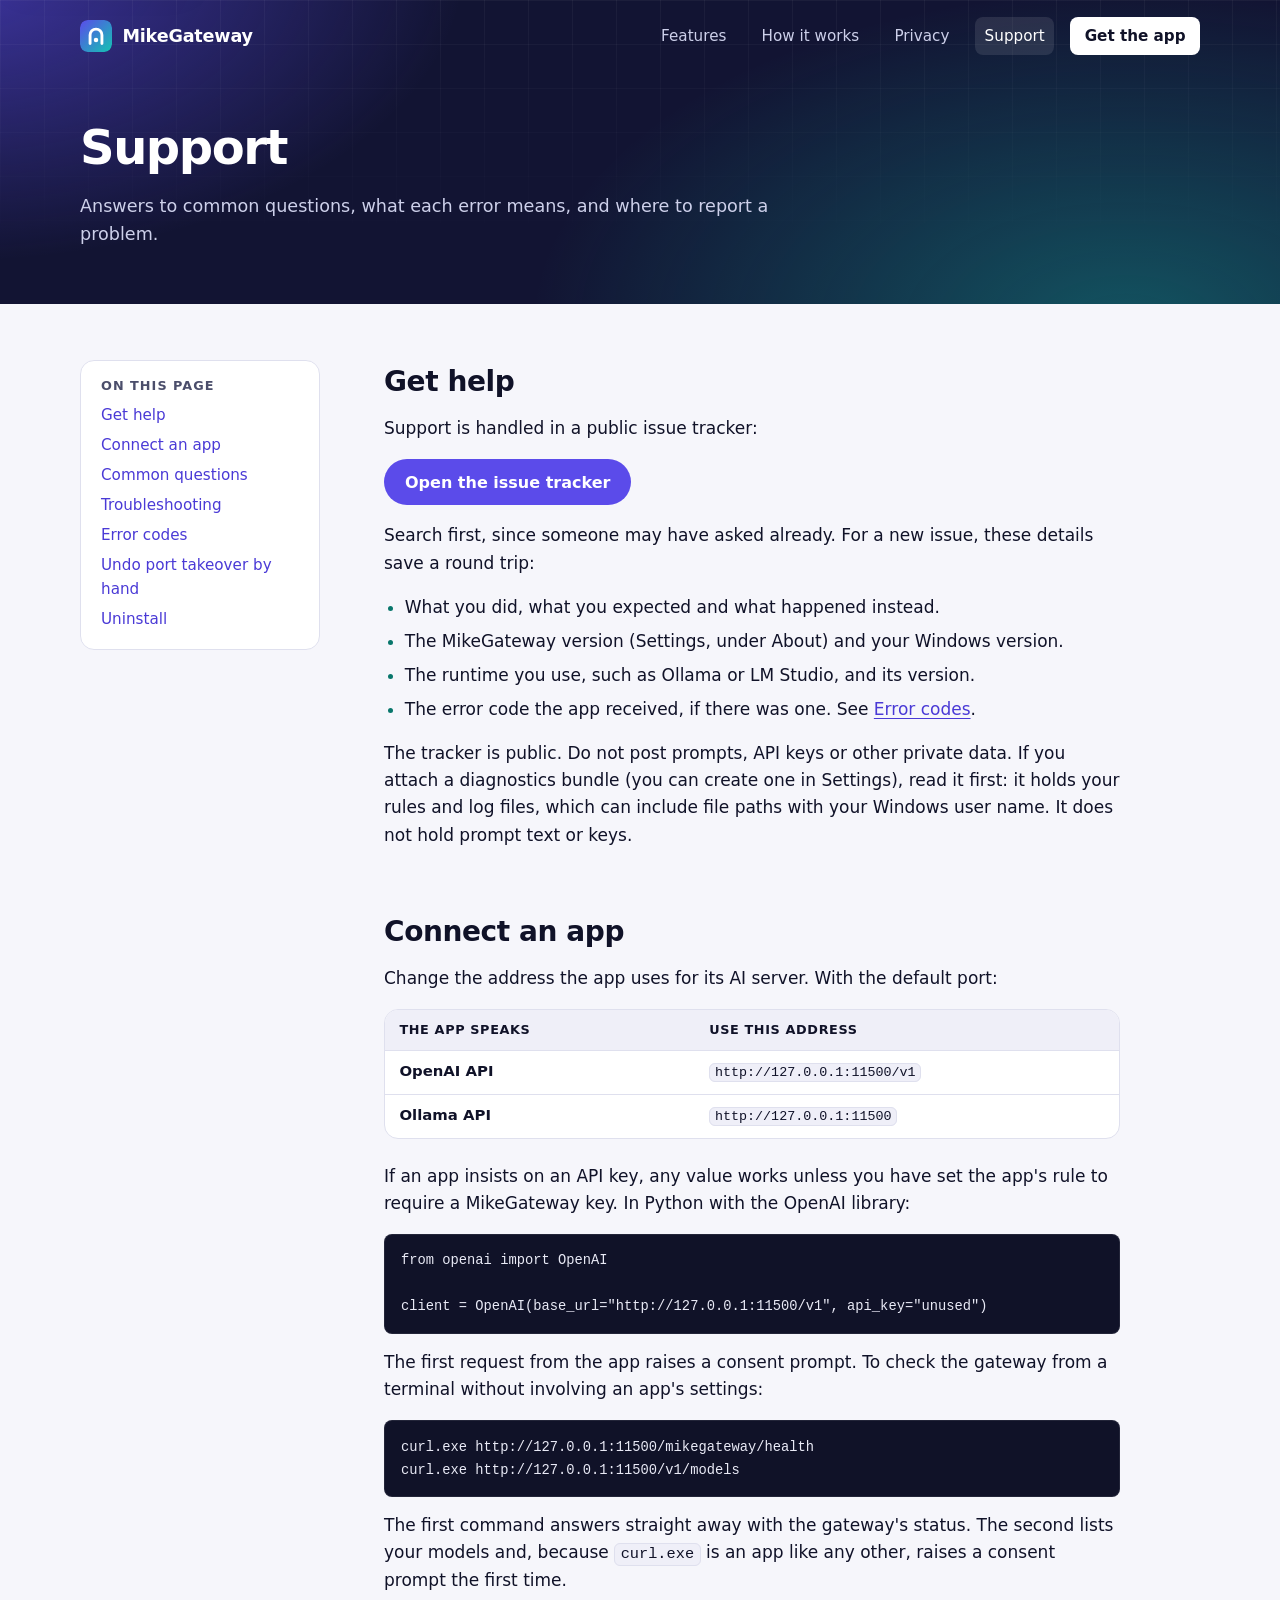
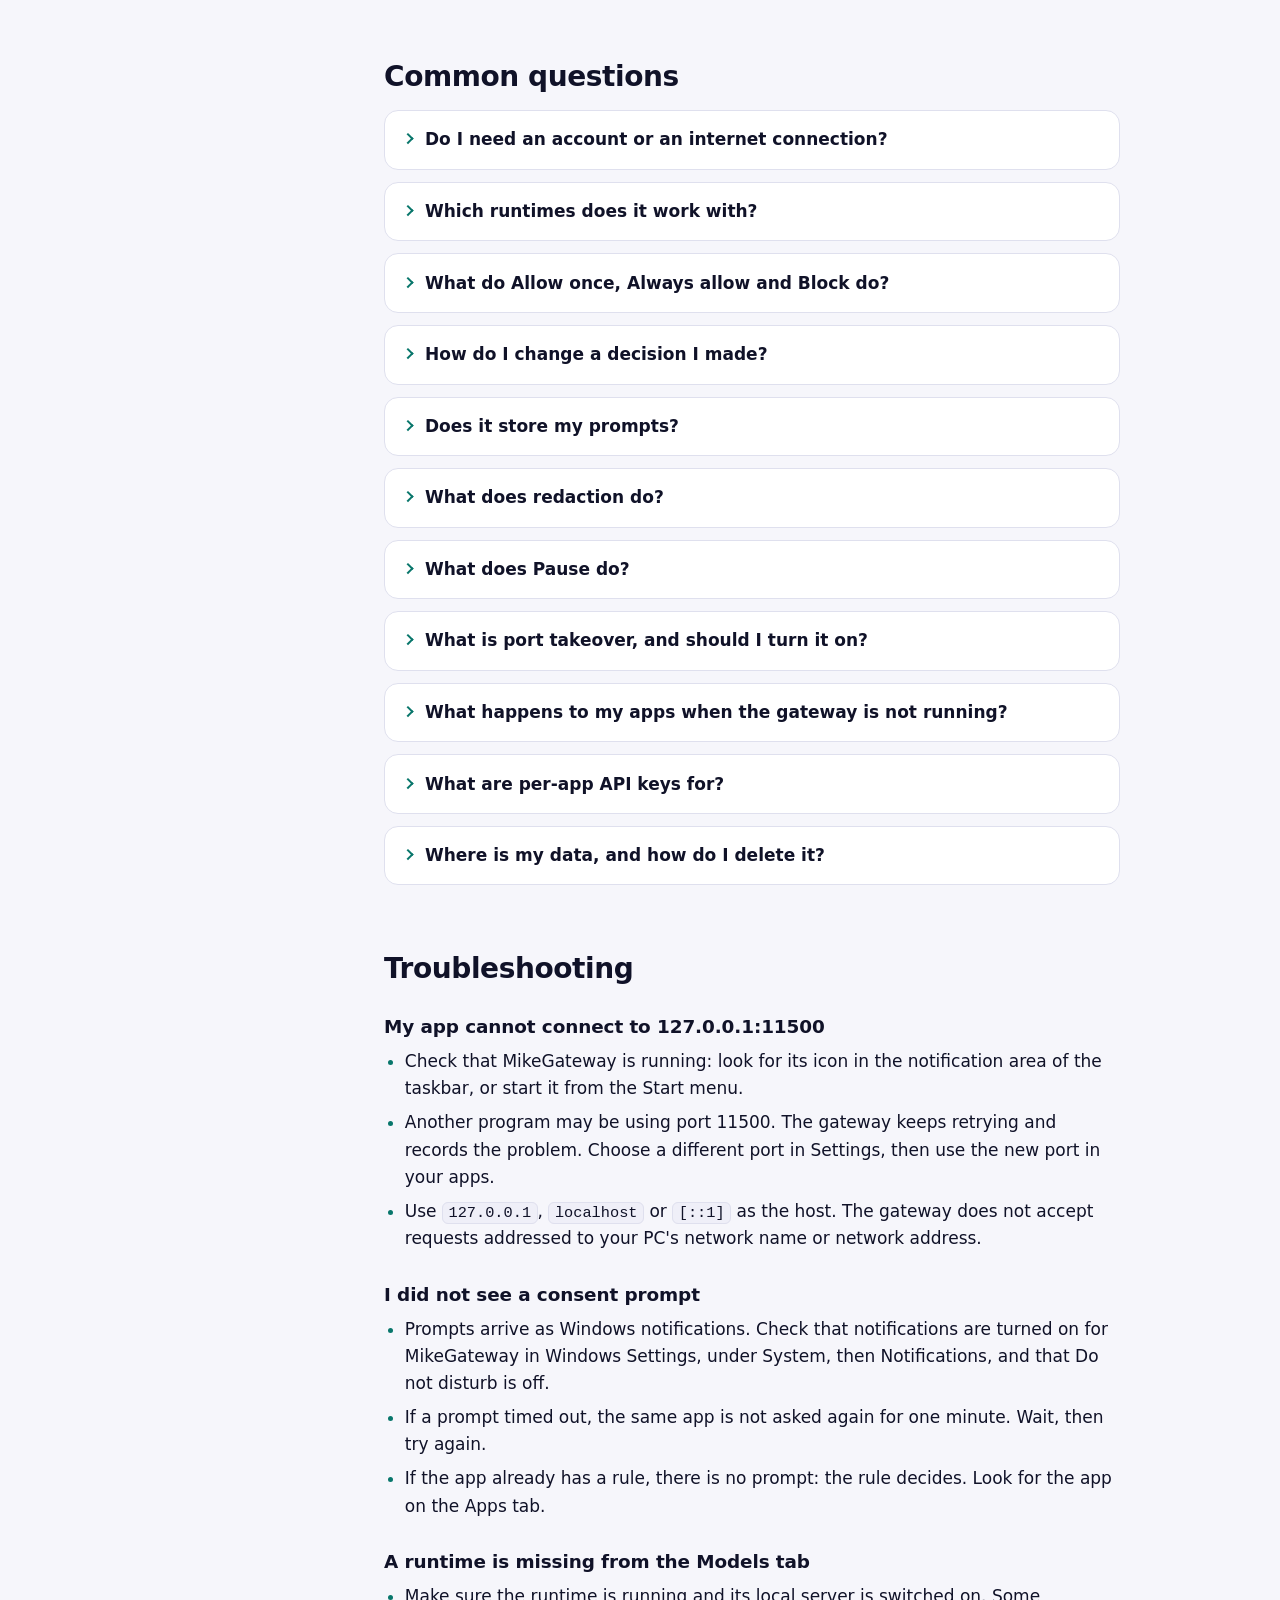
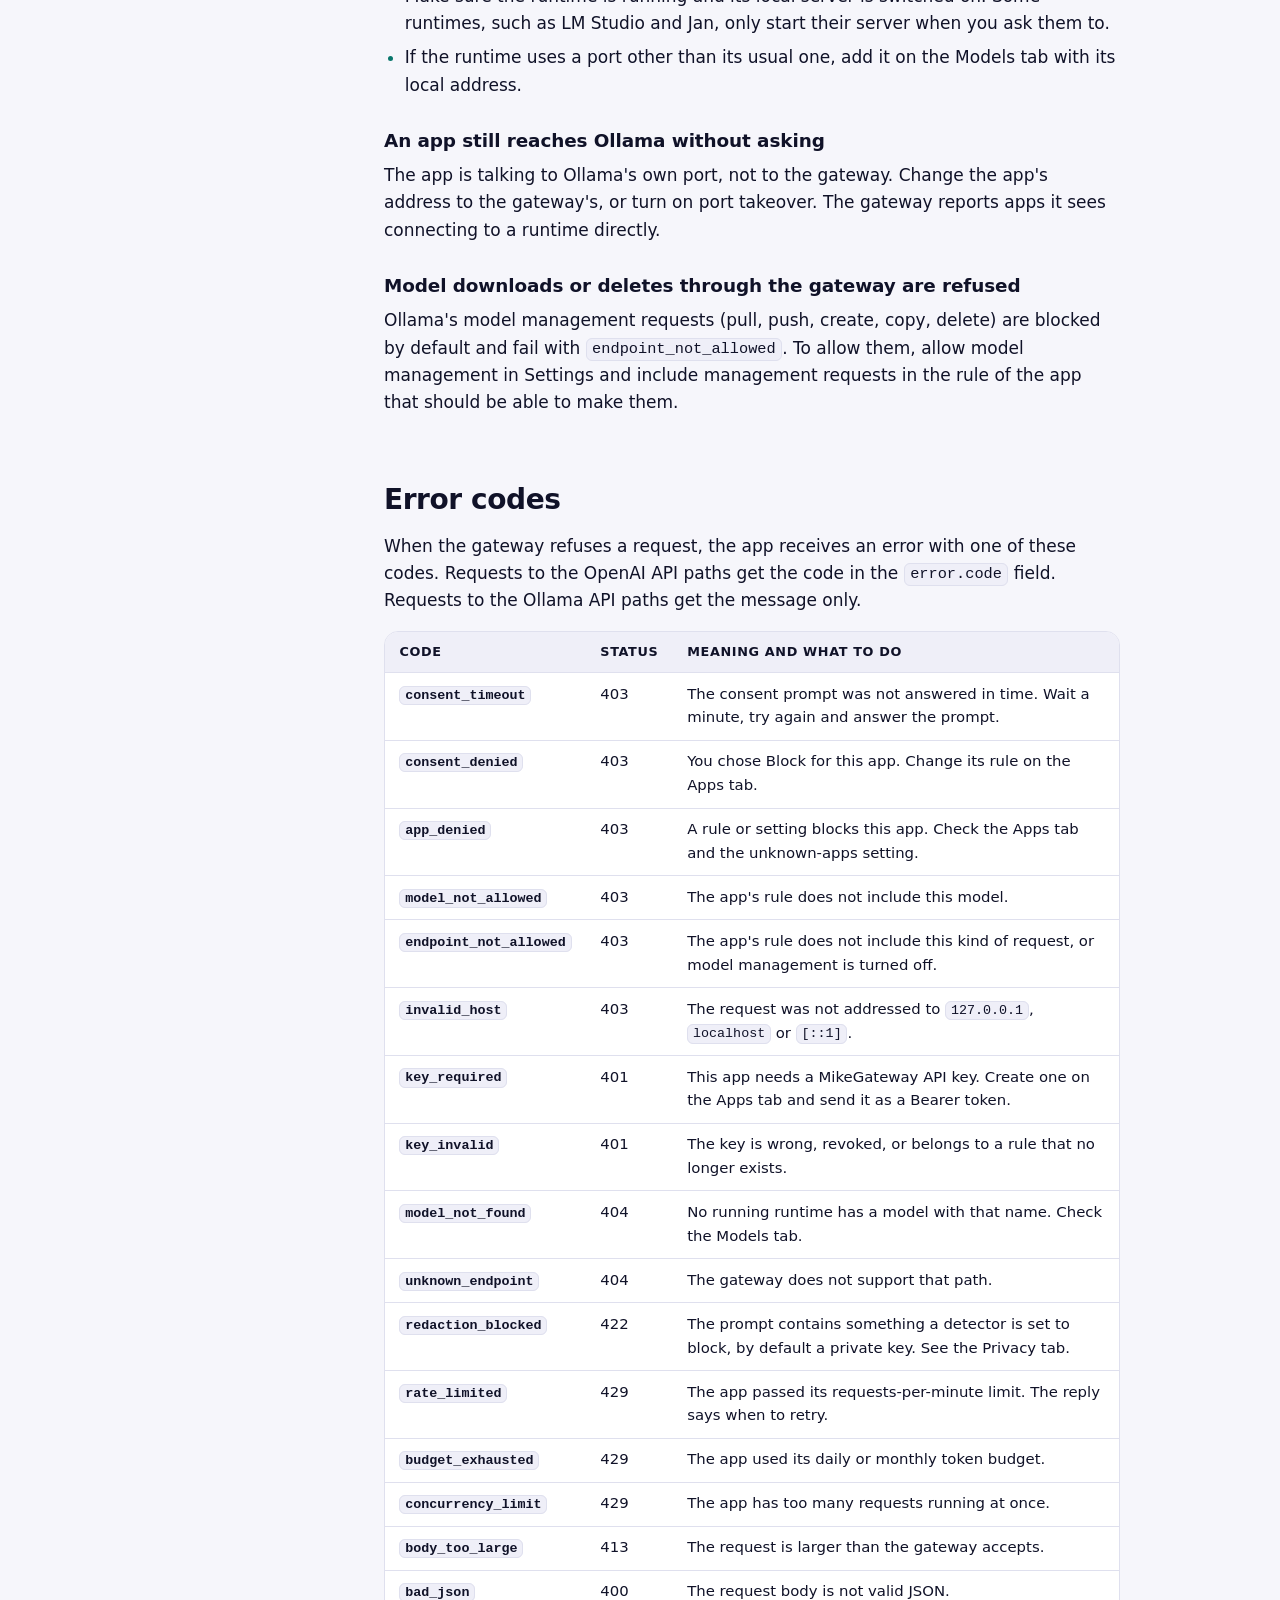
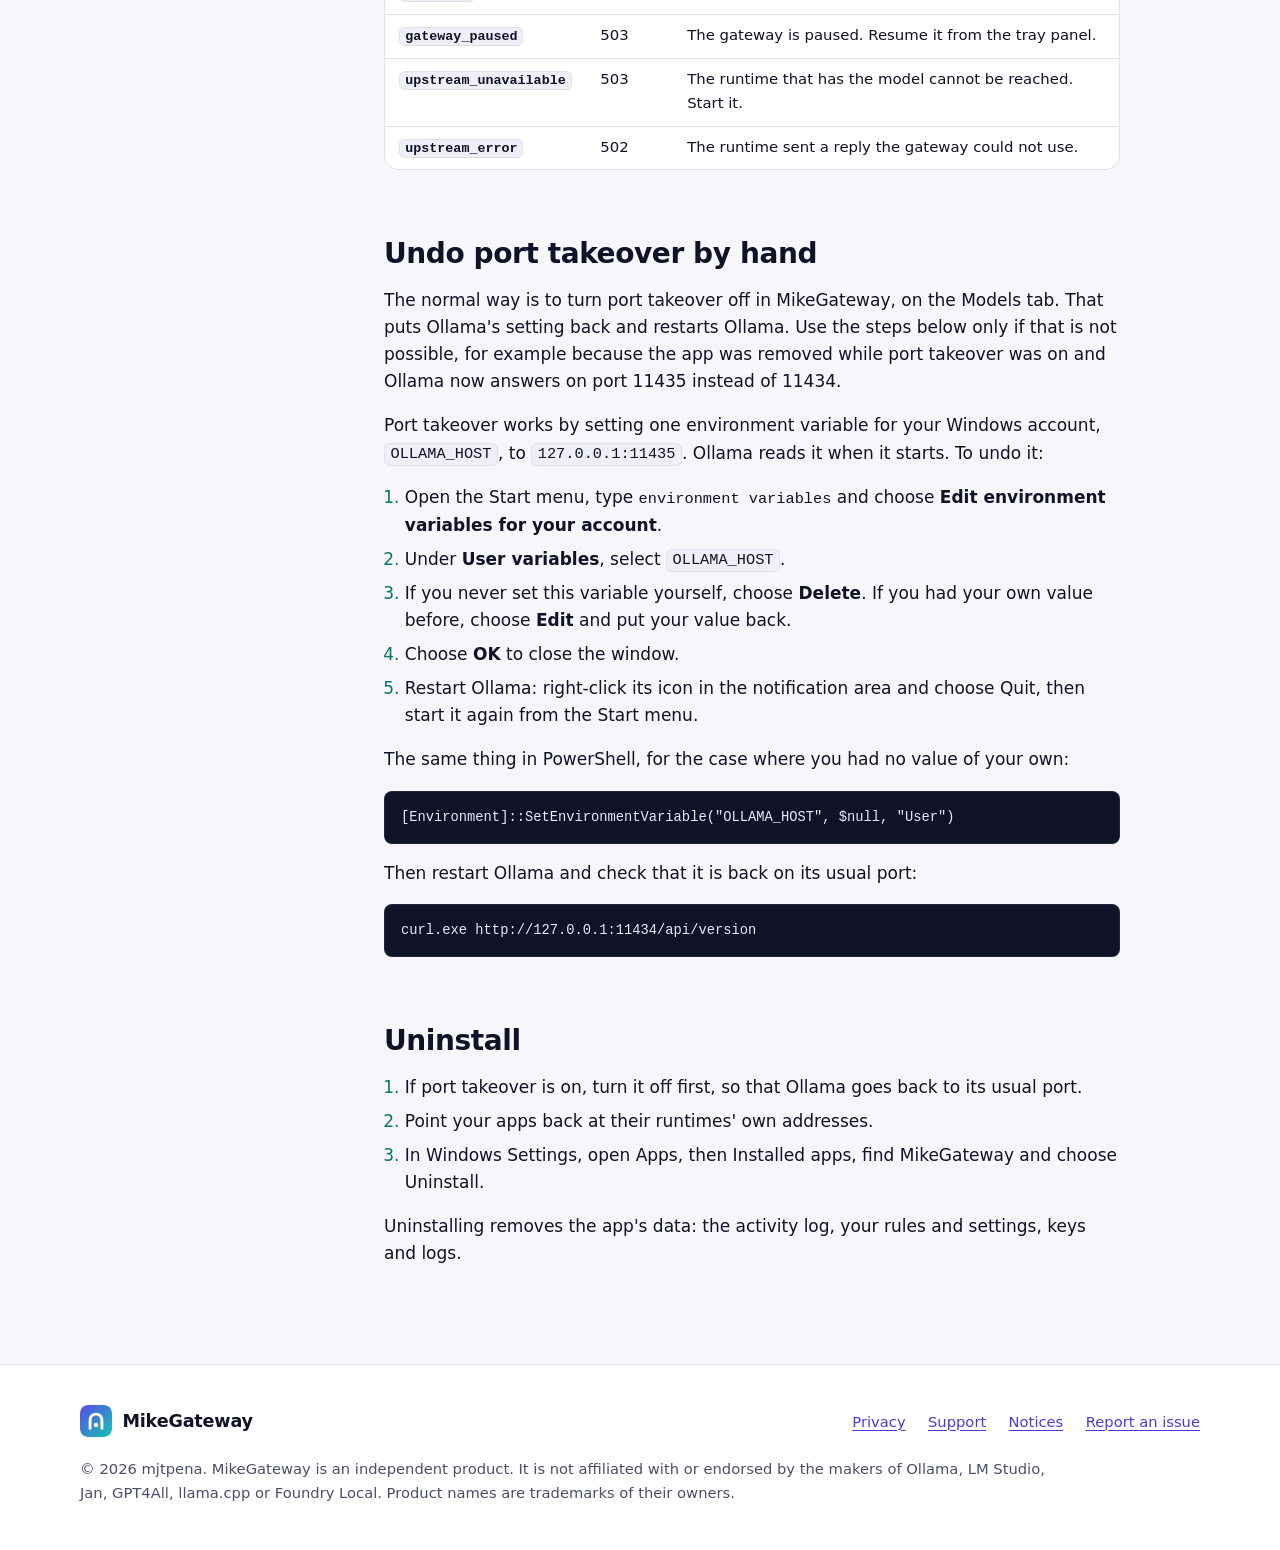
==== support.html @ ba55e11a "MikeGateway site" ====
<!doctype html>
<html lang="en">
<head>
  <meta charset="utf-8">
  <meta name="viewport" content="width=device-width, initial-scale=1">
  <title>Support | MikeGateway</title>
  <meta name="description" content="Help for MikeGateway: common questions, what each error code means, how to connect apps, how to undo port takeover by hand, and where to report a problem.">
  <meta name="color-scheme" content="light dark">
  <meta name="theme-color" content="#121433">
  <link rel="canonical" href="https://mjtpena.github.io/MikeGateway-support/support.html">
  <link rel="icon" href="assets/favicon.ico" sizes="any">
  <link rel="icon" href="assets/logo.svg" type="image/svg+xml">
  <link rel="icon" href="assets/favicon-32.png" type="image/png" sizes="32x32">
  <link rel="apple-touch-icon" href="assets/apple-touch-icon.png">
  <meta property="og:type" content="article">
  <meta property="og:site_name" content="MikeGateway">
  <meta property="og:title" content="Support | MikeGateway">
  <meta property="og:description" content="Common questions, error codes, troubleshooting and where to report a problem.">
  <meta property="og:url" content="https://mjtpena.github.io/MikeGateway-support/support.html">
  <meta property="og:image" content="https://mjtpena.github.io/MikeGateway-support/assets/social.png">
  <link rel="stylesheet" href="styles.css">
</head>
<body>
  <a class="skip-link" href="#main">Skip to content</a>

  <header class="site-header">
    <div class="wrap">
      <a class="brand" href="./">
        <img src="assets/logo.svg" width="32" height="32" alt="">
        MikeGateway
      </a>
      <nav class="site-nav" aria-label="Primary">
        <ul>
          <li class="nav-wide"><a href="./#features">Features</a></li>
          <li class="nav-wide"><a href="./#how">How it works</a></li>
          <li><a href="privacy.html">Privacy</a></li>
          <li><a href="support.html" aria-current="page">Support</a></li>
          <li><a class="nav-cta" href="./#get">Get the app</a></li>
        </ul>
      </nav>
    </div>
  </header>

  <main id="main">
    <div class="band page-hero">
      <div class="wrap">
        <h1>Support</h1>
        <p>Answers to common questions, what each error means, and where to report a problem.</p>
      </div>
    </div>

    <div class="page">
      <div class="wrap with-toc">
        <nav class="toc" aria-labelledby="toc-title">
          <h2 id="toc-title">On this page</h2>
          <ol>
            <li><a href="#help">Get help</a></li>
            <li><a href="#connect">Connect an app</a></li>
            <li><a href="#faq">Common questions</a></li>
            <li><a href="#troubleshooting">Troubleshooting</a></li>
            <li><a href="#errors">Error codes</a></li>
            <li><a href="#undo-port-takeover">Undo port takeover by hand</a></li>
            <li><a href="#uninstall">Uninstall</a></li>
          </ol>
        </nav>

        <article class="prose">
          <section id="help" aria-labelledby="help-title">
            <h2 id="help-title">Get help</h2>
            <p>Support is handled in a public issue tracker:</p>
            <p><a class="button button--primary" href="https://github.com/mjtpena/MikeGateway-support/issues" rel="noopener">Open the issue tracker</a></p>
            <p>Search first, since someone may have asked already. For a new issue, these details save a round trip:</p>
            <ul>
              <li>What you did, what you expected and what happened instead.</li>
              <li>The MikeGateway version (Settings, under About) and your Windows version.</li>
              <li>The runtime you use, such as Ollama or LM Studio, and its version.</li>
              <li>The error code the app received, if there was one. See <a href="#errors">Error codes</a>.</li>
            </ul>
            <p>The tracker is public. Do not post prompts, API keys or other private data. If you attach a diagnostics bundle (you can create one in Settings), read it first: it holds your rules and log files, which can include file paths with your Windows user name. It does not hold prompt text or keys.</p>
          </section>

          <section id="connect" aria-labelledby="connect-title">
            <h2 id="connect-title">Connect an app</h2>
            <p>Change the address the app uses for its AI server. With the default port:</p>
            <div class="table-scroll" role="region" aria-label="Gateway addresses" tabindex="0">
              <table class="data-table stack">
                <thead>
                  <tr><th scope="col">The app speaks</th><th scope="col">Use this address</th></tr>
                </thead>
                <tbody>
                  <tr><th scope="row">OpenAI API</th><td><code>http://127.0.0.1:11500/v1</code></td></tr>
                  <tr><th scope="row">Ollama API</th><td><code>http://127.0.0.1:11500</code></td></tr>
                </tbody>
              </table>
            </div>
            <p>If an app insists on an API key, any value works unless you have set the app's rule to require a MikeGateway key. In Python with the OpenAI library:</p>
<pre><code>from openai import OpenAI

client = OpenAI(base_url="http://127.0.0.1:11500/v1", api_key="unused")</code></pre>
            <p>The first request from the app raises a consent prompt. To check the gateway from a terminal without involving an app's settings:</p>
<pre><code>curl.exe http://127.0.0.1:11500/mikegateway/health
curl.exe http://127.0.0.1:11500/v1/models</code></pre>
            <p>The first command answers straight away with the gateway's status. The second lists your models and, because <code>curl.exe</code> is an app like any other, raises a consent prompt the first time.</p>
          </section>

          <section id="faq" aria-labelledby="faq-title">
            <h2 id="faq-title">Common questions</h2>

            <details>
              <summary>Do I need an account or an internet connection?</summary>
              <p>No. There is no account, and the gateway makes no internet connections. It works with the network cable unplugged, as long as your runtime does.</p>
            </details>

            <details>
              <summary>Which runtimes does it work with?</summary>
              <p>It looks for Ollama, LM Studio, Jan, GPT4All, llama.cpp and Foundry Local on their usual ports and lists the ones that are running. On the Models tab you can add any other OpenAI-compatible server by its local address, for example <code>http://127.0.0.1:1234</code>. Addresses on other computers are not accepted.</p>
            </details>

            <details>
              <summary>What do Allow once, Always allow and Block do?</summary>
              <p><strong>Allow once</strong> lets the running copy of the app through until it exits. Next time it starts, you are asked again. <strong>Always allow</strong> and <strong>Block</strong> save a rule for the app, which you can change or delete on the Apps tab.</p>
              <p>If you do not answer in time (30 seconds unless you change it in Settings), the request fails with <code>consent_timeout</code>. The same app is not asked again for one minute, so wait a minute before you retry.</p>
            </details>

            <details>
              <summary>How do I change a decision I made?</summary>
              <p>Open the Apps tab, pick the app and change its rule, or delete the rule to be asked again.</p>
            </details>

            <details>
              <summary>Does it store my prompts?</summary>
              <p>Not unless you turn that on. By default the activity log keeps who called, when, which model, the result and token counts. On the Privacy tab you can choose to store a hash of each prompt, or the full prompt and response, which are then encrypted with Windows data protection. The <a href="privacy.html#content">privacy policy</a> has the details.</p>
            </details>

            <details>
              <summary>What does redaction do?</summary>
              <p>Before a prompt is forwarded, the gateway scans it. Out of the box, credit card numbers and API keys are replaced with a placeholder, and a prompt that contains a private key is rejected. On the Privacy tab you can turn on more detectors (email addresses, phone numbers, IBANs, US social security numbers, Australian tax file numbers, JSON web tokens), choose whether each one masks, blocks or only counts, and add your own patterns. You can also have responses scanned.</p>
            </details>

            <details>
              <summary>What does Pause do?</summary>
              <p>While the gateway is paused, every request through it is refused with <code>gateway_paused</code>. Nothing is forwarded until you resume. Pause and resume are in the tray panel.</p>
            </details>

            <details>
              <summary>What is port takeover, and should I turn it on?</summary>
              <p>Some apps have Ollama's address, <code>localhost:11434</code>, built in and cannot be pointed anywhere else. With port takeover on, the gateway moves Ollama to port 11435 and answers on 11434 itself, so those apps go through the gateway without any change.</p>
              <p>It is off by default. Turning it on restarts Ollama, and the app asks you first. Turn it on only if you have an app you cannot reconfigure. Turning it off puts Ollama back. If something goes wrong, see <a href="#undo-port-takeover">Undo port takeover by hand</a>.</p>
            </details>

            <details>
              <summary>What happens to my apps when the gateway is not running?</summary>
              <p>Apps that point at the gateway's address cannot connect until it is running again. Your runtimes are not affected and still answer on their own addresses. The gateway starts when you sign in to Windows unless you turned that off in Settings.</p>
            </details>

            <details>
              <summary>What are per-app API keys for?</summary>
              <p>A script run by <code>python.exe</code> looks much like any other script run by <code>python.exe</code>. If you want one script to have its own rule and limits, create a key for that rule on the Apps tab and have the script send it as its API key. Keys start with <code>lgw_</code>. A key is shown once, when you create it. The app keeps only a hash of it.</p>
            </details>

            <details>
              <summary>Where is my data, and how do I delete it?</summary>
              <p>Everything is on your PC, in the app's own data folder. Activity older than the retention period (30 days by default, set on the Privacy tab) is deleted automatically. Uninstalling the app removes all of its data. The <a href="privacy.html#retention">privacy policy</a> lists what is kept and for how long.</p>
            </details>
          </section>

          <section id="troubleshooting" aria-labelledby="troubleshooting-title">
            <h2 id="troubleshooting-title">Troubleshooting</h2>

            <h3>My app cannot connect to 127.0.0.1:11500</h3>
            <ul>
              <li>Check that MikeGateway is running: look for its icon in the notification area of the taskbar, or start it from the Start menu.</li>
              <li>Another program may be using port 11500. The gateway keeps retrying and records the problem. Choose a different port in Settings, then use the new port in your apps.</li>
              <li>Use <code>127.0.0.1</code>, <code>localhost</code> or <code>[::1]</code> as the host. The gateway does not accept requests addressed to your PC's network name or network address.</li>
            </ul>

            <h3>I did not see a consent prompt</h3>
            <ul>
              <li>Prompts arrive as Windows notifications. Check that notifications are turned on for MikeGateway in Windows Settings, under System, then Notifications, and that Do not disturb is off.</li>
              <li>If a prompt timed out, the same app is not asked again for one minute. Wait, then try again.</li>
              <li>If the app already has a rule, there is no prompt: the rule decides. Look for the app on the Apps tab.</li>
            </ul>

            <h3>A runtime is missing from the Models tab</h3>
            <ul>
              <li>Make sure the runtime is running and its local server is switched on. Some runtimes, such as LM Studio and Jan, only start their server when you ask them to.</li>
              <li>If the runtime uses a port other than its usual one, add it on the Models tab with its local address.</li>
            </ul>

            <h3>An app still reaches Ollama without asking</h3>
            <p>The app is talking to Ollama's own port, not to the gateway. Change the app's address to the gateway's, or turn on port takeover. The gateway reports apps it sees connecting to a runtime directly.</p>

            <h3>Model downloads or deletes through the gateway are refused</h3>
            <p>Ollama's model management requests (pull, push, create, copy, delete) are blocked by default and fail with <code>endpoint_not_allowed</code>. To allow them, allow model management in Settings and include management requests in the rule of the app that should be able to make them.</p>
          </section>

          <section id="errors" aria-labelledby="errors-title">
            <h2 id="errors-title">Error codes</h2>
            <p>When the gateway refuses a request, the app receives an error with one of these codes. Requests to the OpenAI API paths get the code in the <code>error.code</code> field. Requests to the Ollama API paths get the message only.</p>
            <div class="table-scroll" role="region" aria-label="Error codes" tabindex="0">
              <table class="data-table stack">
                <thead>
                  <tr><th scope="col">Code</th><th scope="col">Status</th><th scope="col">Meaning and what to do</th></tr>
                </thead>
                <tbody>
                  <tr><th scope="row"><code>consent_timeout</code></th><td data-label="HTTP status">403</td><td>The consent prompt was not answered in time. Wait a minute, try again and answer the prompt.</td></tr>
                  <tr><th scope="row"><code>consent_denied</code></th><td data-label="HTTP status">403</td><td>You chose Block for this app. Change its rule on the Apps tab.</td></tr>
                  <tr><th scope="row"><code>app_denied</code></th><td data-label="HTTP status">403</td><td>A rule or setting blocks this app. Check the Apps tab and the unknown-apps setting.</td></tr>
                  <tr><th scope="row"><code>model_not_allowed</code></th><td data-label="HTTP status">403</td><td>The app's rule does not include this model.</td></tr>
                  <tr><th scope="row"><code>endpoint_not_allowed</code></th><td data-label="HTTP status">403</td><td>The app's rule does not include this kind of request, or model management is turned off.</td></tr>
                  <tr><th scope="row"><code>invalid_host</code></th><td data-label="HTTP status">403</td><td>The request was not addressed to <code>127.0.0.1</code>, <code>localhost</code> or <code>[::1]</code>.</td></tr>
                  <tr><th scope="row"><code>key_required</code></th><td data-label="HTTP status">401</td><td>This app needs a MikeGateway API key. Create one on the Apps tab and send it as a Bearer token.</td></tr>
                  <tr><th scope="row"><code>key_invalid</code></th><td data-label="HTTP status">401</td><td>The key is wrong, revoked, or belongs to a rule that no longer exists.</td></tr>
                  <tr><th scope="row"><code>model_not_found</code></th><td data-label="HTTP status">404</td><td>No running runtime has a model with that name. Check the Models tab.</td></tr>
                  <tr><th scope="row"><code>unknown_endpoint</code></th><td data-label="HTTP status">404</td><td>The gateway does not support that path.</td></tr>
                  <tr><th scope="row"><code>redaction_blocked</code></th><td data-label="HTTP status">422</td><td>The prompt contains something a detector is set to block, by default a private key. See the Privacy tab.</td></tr>
                  <tr><th scope="row"><code>rate_limited</code></th><td data-label="HTTP status">429</td><td>The app passed its requests-per-minute limit. The reply says when to retry.</td></tr>
                  <tr><th scope="row"><code>budget_exhausted</code></th><td data-label="HTTP status">429</td><td>The app used its daily or monthly token budget.</td></tr>
                  <tr><th scope="row"><code>concurrency_limit</code></th><td data-label="HTTP status">429</td><td>The app has too many requests running at once.</td></tr>
                  <tr><th scope="row"><code>body_too_large</code></th><td data-label="HTTP status">413</td><td>The request is larger than the gateway accepts.</td></tr>
                  <tr><th scope="row"><code>bad_json</code></th><td data-label="HTTP status">400</td><td>The request body is not valid JSON.</td></tr>
                  <tr><th scope="row"><code>gateway_paused</code></th><td data-label="HTTP status">503</td><td>The gateway is paused. Resume it from the tray panel.</td></tr>
                  <tr><th scope="row"><code>upstream_unavailable</code></th><td data-label="HTTP status">503</td><td>The runtime that has the model cannot be reached. Start it.</td></tr>
                  <tr><th scope="row"><code>upstream_error</code></th><td data-label="HTTP status">502</td><td>The runtime sent a reply the gateway could not use.</td></tr>
                </tbody>
              </table>
            </div>
          </section>

          <section id="undo-port-takeover" aria-labelledby="undo-title">
            <h2 id="undo-title">Undo port takeover by hand</h2>
            <p>The normal way is to turn port takeover off in MikeGateway, on the Models tab. That puts Ollama's setting back and restarts Ollama. Use the steps below only if that is not possible, for example because the app was removed while port takeover was on and Ollama now answers on port 11435 instead of 11434.</p>
            <p>Port takeover works by setting one environment variable for your Windows account, <code>OLLAMA_HOST</code>, to <code>127.0.0.1:11435</code>. Ollama reads it when it starts. To undo it:</p>
            <ol>
              <li>Open the Start menu, type <kbd>environment variables</kbd> and choose <strong>Edit environment variables for your account</strong>.</li>
              <li>Under <strong>User variables</strong>, select <code>OLLAMA_HOST</code>.</li>
              <li>If you never set this variable yourself, choose <strong>Delete</strong>. If you had your own value before, choose <strong>Edit</strong> and put your value back.</li>
              <li>Choose <strong>OK</strong> to close the window.</li>
              <li>Restart Ollama: right-click its icon in the notification area and choose Quit, then start it again from the Start menu.</li>
            </ol>
            <p>The same thing in PowerShell, for the case where you had no value of your own:</p>
<pre><code>[Environment]::SetEnvironmentVariable("OLLAMA_HOST", $null, "User")</code></pre>
            <p>Then restart Ollama and check that it is back on its usual port:</p>
<pre><code>curl.exe http://127.0.0.1:11434/api/version</code></pre>
          </section>

          <section id="uninstall" aria-labelledby="uninstall-title">
            <h2 id="uninstall-title">Uninstall</h2>
            <ol>
              <li>If port takeover is on, turn it off first, so that Ollama goes back to its usual port.</li>
              <li>Point your apps back at their runtimes' own addresses.</li>
              <li>In Windows Settings, open Apps, then Installed apps, find MikeGateway and choose Uninstall.</li>
            </ol>
            <p>Uninstalling removes the app's data: the activity log, your rules and settings, keys and logs.</p>
          </section>
        </article>
      </div>
    </div>
  </main>

  <footer class="site-footer">
    <div class="wrap">
      <div class="footer-top">
        <a class="brand" href="./">
          <img src="assets/logo.svg" width="32" height="32" alt="">
          MikeGateway
        </a>
        <nav aria-label="Footer">
          <ul>
            <li><a href="privacy.html">Privacy</a></li>
            <li><a href="support.html" aria-current="page">Support</a></li>
            <li><a href="notices.html">Notices</a></li>
            <li><a href="https://github.com/mjtpena/MikeGateway-support/issues" rel="noopener">Report an issue</a></li>
          </ul>
        </nav>
      </div>
      <p>&copy; 2026 mjtpena. MikeGateway is an independent product. It is not affiliated with or endorsed by the makers of Ollama, LM Studio, Jan, GPT4All, llama.cpp or Foundry Local. Product names are trademarks of their owners.</p>
    </div>
  </footer>
</body>
</html>
---- styles.css ----
/* MikeGateway site. One stylesheet, no build step, no external resources. */

:root {
  color-scheme: light dark;

  --indigo: #5b4bea;
  --teal: #14c4b2;
  --ink: #101228;
  --gradient: linear-gradient(135deg, var(--indigo), var(--teal));
  /* Same direction with a deeper teal end: used wherever white text or icons sit on the gradient (4.5:1 or better). */
  --gradient-strong: linear-gradient(135deg, var(--indigo), #0b7a72);

  --bg: #f6f6fb;
  --surface: #ffffff;
  --surface-2: #efeff8;
  --text: #101228;
  --text-muted: #4b4e6b;
  --border: #dfe0ee;
  --link: #4a3ad6;
  --accent-text: #08766b;
  --focus: #5b4bea;
  --shadow: 0 1px 2px rgb(16 18 40 / 0.06), 0 10px 30px rgb(16 18 40 / 0.08);
  --shot-bg: linear-gradient(135deg, #e9e9f6, #e3f3f1);

  /* The dark band behind the header and page titles is the same in both themes. */
  --band: #121433;
  --band-text: #ffffff;
  --band-muted: #cdd0ea;
  --band-border: rgb(255 255 255 / 0.16);

  --code-bg: #101228;
  --code-text: #e9eaf6;

  --radius: 14px;
  --radius-small: 8px;
  --wrap: 70rem;
  --gutter: clamp(1rem, 4vw, 2rem);

  --font: "Segoe UI Variable Text", "Segoe UI", system-ui, -apple-system, "Helvetica Neue", Arial, sans-serif;
  --font-display: "Segoe UI Variable Display", "Segoe UI", system-ui, -apple-system, "Helvetica Neue", Arial, sans-serif;
  --font-mono: "Cascadia Code", "Cascadia Mono", Consolas, ui-monospace, "SF Mono", Menlo, monospace;
}

@media (prefers-color-scheme: dark) {
  :root {
    --bg: #0b0d1f;
    --surface: #14172f;
    --surface-2: #1a1e3a;
    --text: #eef0fa;
    --text-muted: #b3b7d3;
    --border: #2a2e4e;
    --link: #afa6ff;
    --accent-text: #45dccb;
    --focus: #45dccb;
    --shadow: 0 1px 2px rgb(0 0 0 / 0.4), 0 10px 30px rgb(0 0 0 / 0.35);
    --shot-bg: linear-gradient(135deg, #1b1f3f, #173238);
    --code-bg: #070817;
  }
}

/* Base */

*,
*::before,
*::after {
  box-sizing: border-box;
}

html {
  -webkit-text-size-adjust: 100%;
  text-size-adjust: 100%;
  scroll-padding-top: 1.5rem;
}

@media (prefers-reduced-motion: no-preference) {
  html {
    scroll-behavior: smooth;
  }
}

body {
  margin: 0;
  background: var(--bg);
  color: var(--text);
  font-family: var(--font);
  font-size: 1.0625rem;
  line-height: 1.6;
  overflow-wrap: break-word;
}

img,
svg {
  max-width: 100%;
}

h1,
h2,
h3 {
  font-family: var(--font-display);
  line-height: 1.15;
  letter-spacing: -0.015em;
  margin: 0 0 0.6em;
  text-wrap: balance;
}

h1 {
  font-size: clamp(2.1rem, 1.3rem + 3.6vw, 3.6rem);
  font-weight: 700;
  letter-spacing: -0.03em;
}

h2 {
  font-size: clamp(1.6rem, 1.2rem + 1.7vw, 2.3rem);
  font-weight: 700;
}

h3 {
  font-size: 1.15rem;
  font-weight: 650;
  letter-spacing: -0.005em;
}

p,
ul,
ol,
dl {
  margin: 0 0 1em;
}

a {
  color: var(--link);
  text-decoration-thickness: 0.08em;
  text-underline-offset: 0.18em;
}

a:hover {
  text-decoration-thickness: 0.14em;
}

:focus-visible {
  outline: 3px solid var(--focus);
  outline-offset: 3px;
  border-radius: 4px;
}

code,
kbd,
pre {
  font-family: var(--font-mono);
  font-size: 0.9em;
}

:not(pre) > code {
  background: var(--surface-2);
  border: 1px solid var(--border);
  border-radius: 6px;
  padding: 0.08em 0.36em;
  white-space: nowrap;
}

pre {
  background: var(--code-bg);
  color: var(--code-text);
  border-radius: var(--radius-small);
  border: 1px solid rgb(255 255 255 / 0.08);
  padding: 0.9rem 1rem;
  margin: 0 0 1em;
  overflow-x: auto;
  line-height: 1.5;
  tab-size: 4;
}

.wrap {
  width: min(100% - 2 * var(--gutter), var(--wrap));
  margin-inline: auto;
}

.visually-hidden {
  position: absolute;
  width: 1px;
  height: 1px;
  margin: -1px;
  padding: 0;
  overflow: hidden;
  clip-path: inset(50%);
  white-space: nowrap;
  border: 0;
}

.skip-link {
  position: absolute;
  left: 0.75rem;
  top: -4rem;
  z-index: 100;
  background: #ffffff;
  color: var(--ink);
  font-weight: 600;
  padding: 0.6rem 1rem;
  border-radius: var(--radius-small);
  box-shadow: var(--shadow);
}

.skip-link:focus {
  top: 0.75rem;
}

/* Header: sits on top of the dark band that opens every page. */

.site-header {
  position: absolute;
  inset: 0 0 auto 0;
  z-index: 10;
  color: var(--band-text);
}

.site-header .wrap {
  display: flex;
  align-items: center;
  justify-content: space-between;
  gap: 1rem;
  min-height: 4.5rem;
}

.brand {
  display: inline-flex;
  align-items: center;
  gap: 0.65rem;
  color: inherit;
  font-family: var(--font-display);
  font-weight: 650;
  font-size: 1.1rem;
  letter-spacing: -0.01em;
  text-decoration: none;
  white-space: nowrap;
}

.brand img {
  width: 2rem;
  height: 2rem;
  border-radius: 0.5rem;
  display: block;
}

.site-nav ul {
  display: flex;
  align-items: center;
  gap: clamp(0.25rem, 1.5vw, 1rem);
  list-style: none;
  margin: 0;
  padding: 0;
}

.site-nav a {
  display: inline-block;
  color: var(--band-muted);
  font-size: 0.95rem;
  font-weight: 500;
  text-decoration: none;
  padding: 0.45rem 0.6rem;
  border-radius: var(--radius-small);
}

.site-nav a:hover,
.site-nav a[aria-current="page"] {
  color: #ffffff;
  background: rgb(255 255 255 / 0.1);
}

.site-nav .nav-cta {
  color: var(--ink);
  background: #ffffff;
  font-weight: 600;
  padding-inline: 0.9rem;
}

.site-nav .nav-cta:hover {
  color: var(--ink);
  background: #e9e9f8;
}

.site-header :focus-visible,
.band :focus-visible {
  outline-color: #5eead4;
}

@media (max-width: 47.99rem) {
  .site-nav .nav-wide {
    display: none;
  }
}

@media (max-width: 26rem) {
  .site-nav .nav-cta {
    display: none;
  }
}

/* The dark band */

.band {
  position: relative;
  isolation: isolate;
  color: var(--band-text);
  background:
    radial-gradient(60rem 34rem at 88% 108%, rgb(20 196 178 / 0.36), transparent 62%),
    radial-gradient(52rem 30rem at -4% -12%, rgb(91 75 234 / 0.62), transparent 62%),
    var(--band);
  overflow: hidden;
}

.band::after {
  /* Fine grid, fading out towards the bottom. Decorative. */
  content: "";
  position: absolute;
  inset: 0;
  z-index: -1;
  background-image:
    linear-gradient(rgb(255 255 255 / 0.045) 1px, transparent 1px),
    linear-gradient(90deg, rgb(255 255 255 / 0.045) 1px, transparent 1px);
  background-size: 44px 44px;
  mask-image: linear-gradient(#000, transparent 85%);
  -webkit-mask-image: linear-gradient(#000, transparent 85%);
  pointer-events: none;
}

.band a:not(.button) {
  color: #ffffff;
}

/* Hero */

.hero {
  padding: 8.5rem 0 clamp(3rem, 7vw, 5.5rem);
}

.hero .wrap {
  display: grid;
  gap: clamp(2rem, 5vw, 4rem);
  align-items: center;
}

@media (min-width: 60rem) {
  .hero .wrap {
    grid-template-columns: minmax(0, 0.9fr) minmax(0, 1.1fr);
  }
}

.eyebrow {
  display: inline-flex;
  align-items: center;
  gap: 0.5rem;
  margin: 0 0 1.25rem;
  padding: 0.3rem 0.8rem;
  border: 1px solid var(--band-border);
  border-radius: 999px;
  background: rgb(255 255 255 / 0.07);
  color: var(--band-muted);
  font-size: 0.85rem;
  font-weight: 500;
}

.eyebrow::before {
  content: "";
  width: 0.5rem;
  height: 0.5rem;
  border-radius: 50%;
  background: #5eead4;
}

.hero h1 .accent {
  background: linear-gradient(100deg, #b9b0ff 10%, #5eead4 90%);
  -webkit-background-clip: text;
  background-clip: text;
  color: transparent;
}

@media (forced-colors: active) {
  .hero h1 .accent {
    background: none;
    color: inherit;
  }
}

.lead {
  font-size: clamp(1.1rem, 1rem + 0.5vw, 1.3rem);
  line-height: 1.55;
  color: var(--band-muted);
  max-width: 38rem;
}

.actions {
  display: flex;
  flex-wrap: wrap;
  gap: 0.75rem;
  margin: 1.75rem 0 1rem;
}

.button {
  display: inline-flex;
  align-items: center;
  justify-content: center;
  gap: 0.5rem;
  min-height: 2.9rem;
  padding: 0.6rem 1.25rem;
  border: 1px solid transparent;
  border-radius: 999px;
  font-weight: 600;
  font-size: 1rem;
  line-height: 1.2;
  text-decoration: none;
  transition: transform 0.15s ease, background-color 0.15s ease, border-color 0.15s ease;
}

.button:hover {
  transform: translateY(-1px);
}

.button--light {
  background: #ffffff;
  color: var(--ink);
}

.button--light:hover {
  background: #ececfa;
}

.button--ghost {
  border-color: rgb(255 255 255 / 0.4);
  color: #ffffff;
}

.button--ghost:hover {
  border-color: #ffffff;
  background: rgb(255 255 255 / 0.08);
}

.button--primary {
  background: var(--indigo);
  color: #ffffff;
}

.button--primary:hover {
  background: #4a3ad6;
}

.fineprint {
  font-size: 0.9rem;
  color: var(--band-muted);
  margin: 0;
}

/* Screenshots: the box keeps its 16:9 shape and a neutral fill until the image is there. */

.shot {
  position: relative;
  margin: 0;
  aspect-ratio: 16 / 9;
  border-radius: var(--radius);
  border: 1px solid var(--border);
  background: var(--shot-bg);
  box-shadow: var(--shadow);
  overflow: hidden;
}

.shot img {
  display: block;
  position: relative;
  width: 100%;
  height: 100%;
  object-fit: cover;
  color: var(--text-muted);
  font-size: 0.85rem;
}

/* Shown only while the image is missing: covers the broken-image marker with the description. */
.shot img::after {
  content: attr(alt);
  position: absolute;
  inset: 0;
  display: grid;
  place-items: center;
  padding: 1.25rem 12%;
  background: var(--shot-bg);
  color: var(--text-muted);
  font-family: var(--font);
  font-size: 0.85rem;
  line-height: 1.45;
  text-align: center;
}

.hero .shot {
  --shot-bg: linear-gradient(135deg, #20245a, #17414a);
  border-color: rgb(255 255 255 / 0.18);
  box-shadow: 0 0 0 1px rgb(0 0 0 / 0.25), 0 30px 80px rgb(4 6 28 / 0.55), 0 0 90px rgb(20 196 178 / 0.16);
}

.hero .shot img,
.hero .shot img::after {
  color: var(--band-muted);
}

/* Sections */

.section {
  padding: clamp(3.5rem, 8vw, 6rem) 0;
}

.section--tint {
  background: var(--surface);
  border-block: 1px solid var(--border);
}

.section--flush-top {
  padding-top: 0;
}

.section-head {
  max-width: 44rem;
  margin-bottom: clamp(1.75rem, 4vw, 3rem);
}

.section-head p {
  color: var(--text-muted);
  font-size: 1.1rem;
  margin: 0;
}

.kicker {
  display: block;
  margin-bottom: 0.6rem;
  color: var(--accent-text);
  font-size: 0.85rem;
  font-weight: 700;
  letter-spacing: 0.08em;
  text-transform: uppercase;
}

/* Runtimes strip */

.runtimes {
  padding: 1.5rem 0;
  background: var(--surface);
  border-bottom: 1px solid var(--border);
}

.runtimes .wrap {
  display: flex;
  flex-wrap: wrap;
  align-items: center;
  gap: 0.6rem 1rem;
}

.runtimes p {
  margin: 0;
  color: var(--text-muted);
  font-size: 0.95rem;
  font-weight: 600;
}

.chips {
  display: flex;
  flex-wrap: wrap;
  gap: 0.5rem;
  list-style: none;
  margin: 0;
  padding: 0;
}

.chips li {
  padding: 0.25rem 0.75rem;
  border: 1px solid var(--border);
  border-radius: 999px;
  background: var(--bg);
  font-size: 0.9rem;
  font-weight: 500;
}

/* Flow: apps, gateway, runtimes */

.flow {
  display: grid;
  gap: 2.75rem;
  align-items: stretch;
  list-style: none;
  margin: 0;
  padding: 0;
}

@media (min-width: 56rem) {
  .flow {
    grid-template-columns: minmax(0, 1fr) minmax(0, 1.25fr) minmax(0, 1fr);
    gap: 3.5rem;
  }
}

.flow > li {
  position: relative;
  padding: 1.4rem;
  border: 1px solid var(--border);
  border-radius: var(--radius);
  background: var(--surface);
}

.section--tint .flow > li {
  background: var(--bg);
}

/* Arrow to the next box: down on narrow screens, right on wide ones. */
.flow > li:not(:last-child)::after {
  content: "";
  position: absolute;
  left: 50%;
  bottom: -1.9rem;
  width: 0.7rem;
  height: 0.7rem;
  border-right: 2px solid var(--text-muted);
  border-bottom: 2px solid var(--text-muted);
  transform: translateX(-50%) rotate(45deg);
}

@media (min-width: 56rem) {
  .flow > li:not(:last-child)::after {
    left: auto;
    right: -2.15rem;
    bottom: auto;
    top: 50%;
    transform: translateY(-50%) rotate(-45deg);
  }
}

.flow .flow-main {
  border: 2px solid transparent;
  background:
    linear-gradient(var(--surface), var(--surface)) padding-box,
    var(--gradient) border-box;
  box-shadow: var(--shadow);
}

.section--tint .flow .flow-main {
  background:
    linear-gradient(var(--surface), var(--surface)) padding-box,
    var(--gradient) border-box;
}

.flow h3 {
  margin-bottom: 0.2rem;
}

.flow .where {
  margin-bottom: 0.9rem;
  color: var(--text-muted);
  font-size: 0.9rem;
}

.flow ul,
.flow ol {
  margin: 0;
  padding: 0;
  list-style: none;
  display: grid;
  gap: 0.4rem;
  font-size: 0.95rem;
}

.flow ul li {
  padding: 0.4rem 0.7rem;
  border: 1px solid var(--border);
  border-radius: var(--radius-small);
  background: var(--surface);
}

.flow ol {
  counter-reset: stage;
}

.flow ol li {
  counter-increment: stage;
  display: grid;
  grid-template-columns: 1.6rem 1fr;
  gap: 0.6rem;
  align-items: baseline;
}

.flow ol li::before {
  content: counter(stage);
  display: grid;
  place-items: center;
  width: 1.6rem;
  height: 1.6rem;
  border-radius: 50%;
  background: var(--indigo);
  color: #ffffff;
  font-size: 0.8rem;
  font-weight: 700;
}

.flow ol strong {
  font-weight: 650;
}

/* Feature grid */

.features {
  display: grid;
  grid-template-columns: repeat(auto-fit, minmax(min(100%, 19rem), 1fr));
  gap: 1rem;
  list-style: none;
  margin: 0;
  padding: 0;
}

.feature {
  padding: 1.5rem;
  border: 1px solid var(--border);
  border-radius: var(--radius);
  background: var(--surface);
  transition: border-color 0.15s ease, transform 0.15s ease;
}

.feature:hover {
  border-color: var(--indigo);
  transform: translateY(-2px);
}

.feature .icon {
  display: grid;
  place-items: center;
  width: 2.75rem;
  height: 2.75rem;
  margin-bottom: 1rem;
  border-radius: 0.8rem;
  background: var(--gradient-strong);
  color: #ffffff;
}

.feature .icon svg {
  width: 1.4rem;
  height: 1.4rem;
  fill: none;
  stroke: currentColor;
  stroke-width: 1.8;
  stroke-linecap: round;
  stroke-linejoin: round;
}

.feature h3 {
  margin-bottom: 0.4rem;
}

.feature p {
  margin: 0;
  color: var(--text-muted);
  font-size: 0.98rem;
}

/* Gallery: rows of 2, 3 and 2 on wide screens. */

.gallery {
  display: grid;
  gap: 1.5rem 1.25rem;
  list-style: none;
  margin: 0;
  padding: 0;
}

@media (min-width: 40rem) {
  .gallery {
    grid-template-columns: repeat(2, minmax(0, 1fr));
  }

  .gallery > li:first-child {
    grid-column: 1 / -1;
  }
}

@media (min-width: 64rem) {
  .gallery {
    grid-template-columns: repeat(6, minmax(0, 1fr));
  }

  .gallery > li,
  .gallery > li:first-child {
    grid-column: span 3;
  }

  .gallery > li:nth-child(n + 3):nth-child(-n + 5) {
    grid-column: span 2;
  }
}

.gallery figure {
  margin: 0;
}

.gallery figcaption {
  margin-top: 0.75rem;
  color: var(--text-muted);
  font-size: 0.95rem;
}

.gallery figcaption strong {
  display: block;
  color: var(--text);
  font-weight: 650;
}

/* Steps */

.steps {
  display: grid;
  grid-template-columns: repeat(auto-fit, minmax(min(100%, 18rem), 1fr));
  gap: 1.25rem;
  list-style: none;
  margin: 0;
  padding: 0;
  counter-reset: step;
}

.steps > li {
  counter-increment: step;
  padding: 1.5rem;
  border: 1px solid var(--border);
  border-radius: var(--radius);
  background: var(--bg);
}

.steps > li::before {
  content: counter(step);
  display: grid;
  place-items: center;
  width: 2.5rem;
  height: 2.5rem;
  margin-bottom: 1rem;
  border-radius: 50%;
  background: var(--gradient-strong);
  color: #ffffff;
  font-family: var(--font-display);
  font-size: 1.15rem;
  font-weight: 700;
}

.steps p {
  color: var(--text-muted);
  font-size: 0.98rem;
}

.steps p:last-child,
.steps pre:last-child {
  margin-bottom: 0;
}

.steps pre {
  font-size: 0.82rem;
}

.steps pre .comment {
  color: #a9add0;
}

/* Privacy summary */

.split {
  display: grid;
  gap: clamp(1.5rem, 4vw, 3.5rem);
  align-items: start;
}

@media (min-width: 56rem) {
  .split {
    grid-template-columns: minmax(0, 0.8fr) minmax(0, 1.2fr);
  }
}

.split .section-head {
  margin-bottom: 1.25rem;
}

.checks {
  display: grid;
  gap: 0.75rem;
  list-style: none;
  margin: 0;
  padding: 0;
}

.checks li {
  position: relative;
  padding: 1rem 1.1rem 1rem 3.1rem;
  border: 1px solid var(--border);
  border-radius: var(--radius);
  background: var(--surface);
}

.checks li::before {
  content: "";
  position: absolute;
  left: 1.1rem;
  top: 1.15rem;
  width: 1.35rem;
  height: 1.35rem;
  border-radius: 50%;
  background: var(--gradient-strong);
}

.checks li::after {
  content: "";
  position: absolute;
  left: 1.56rem;
  top: 1.45rem;
  width: 0.36rem;
  height: 0.62rem;
  border-right: 2px solid #ffffff;
  border-bottom: 2px solid #ffffff;
  transform: rotate(45deg);
}

.checks strong {
  font-weight: 650;
}

.checks span {
  color: var(--text-muted);
}

/* Get the app */

.get {
  display: grid;
  gap: 1.5rem;
  align-items: center;
  padding: clamp(1.75rem, 5vw, 3rem);
  border-radius: calc(var(--radius) + 6px);
}

@media (min-width: 52rem) {
  .get {
    grid-template-columns: minmax(0, 1.3fr) minmax(0, 1fr);
  }
}

.get h2 {
  margin-bottom: 0.4em;
}

.get p {
  color: var(--band-muted);
}

.get .store {
  display: grid;
  gap: 0.6rem;
  justify-items: start;
  padding: 1.25rem;
  border: 1px solid var(--band-border);
  border-radius: var(--radius);
  background: rgb(255 255 255 / 0.06);
}

.get .store p {
  margin: 0;
  font-size: 0.92rem;
}

.spec {
  display: grid;
  grid-template-columns: auto 1fr;
  gap: 0.3rem 1rem;
  margin: 0;
  font-size: 0.95rem;
}

.spec dt {
  color: var(--band-muted);
}

.spec dd {
  margin: 0;
  font-weight: 600;
}

/* Footer */

.site-footer {
  padding: 2.5rem 0 3rem;
  border-top: 1px solid var(--border);
  background: var(--surface);
  color: var(--text-muted);
  font-size: 0.92rem;
}

.site-footer .wrap {
  display: grid;
  gap: 1.25rem;
}

.footer-top {
  display: flex;
  flex-wrap: wrap;
  align-items: center;
  justify-content: space-between;
  gap: 1rem 2rem;
}

.site-footer .brand {
  color: var(--text);
}

.site-footer ul {
  display: flex;
  flex-wrap: wrap;
  gap: 0.4rem 1.4rem;
  list-style: none;
  margin: 0;
  padding: 0;
}

.site-footer p {
  margin: 0;
  max-width: 62rem;
}

/* Page title band on the inner pages */

.page-hero {
  padding: 7.5rem 0 clamp(2.25rem, 5vw, 3.5rem);
}

.page-hero h1 {
  font-size: clamp(2rem, 1.4rem + 2.6vw, 3rem);
  margin-bottom: 0.35em;
}

.page-hero p {
  margin: 0;
  max-width: 44rem;
  color: var(--band-muted);
  font-size: 1.1rem;
}

.page-hero .updated {
  margin-top: 0.9rem;
  font-size: 0.92rem;
}

/* Long-form pages */

.page {
  padding: clamp(2rem, 5vw, 3.5rem) 0 clamp(3rem, 7vw, 5rem);
}

.page .wrap {
  display: grid;
  gap: 2rem clamp(2rem, 5vw, 4rem);
}

@media (min-width: 62rem) {
  .page .wrap.with-toc {
    grid-template-columns: 15rem minmax(0, 1fr);
    align-items: start;
  }

  .toc {
    position: sticky;
    top: 1.5rem;
  }
}

.toc {
  padding: 1.1rem 1.25rem;
  border: 1px solid var(--border);
  border-radius: var(--radius);
  background: var(--surface);
  font-size: 0.95rem;
}

.toc h2 {
  margin-bottom: 0.6rem;
  color: var(--text-muted);
  font-family: var(--font);
  font-size: 0.8rem;
  font-weight: 700;
  letter-spacing: 0.08em;
  text-transform: uppercase;
}

.toc ol {
  display: grid;
  gap: 0.35rem;
  list-style: none;
  margin: 0;
  padding: 0;
}

.toc a {
  text-decoration: none;
}

.toc a:hover {
  text-decoration: underline;
}

.prose {
  max-width: 46rem;
  min-width: 0;
}

.prose.wide {
  max-width: none;
}

.prose h2 {
  margin-top: 2.2em;
  padding-top: 0.2em;
  font-size: clamp(1.4rem, 1.2rem + 0.9vw, 1.75rem);
}

.prose > h2:first-child,
.prose > section:first-child > h2:first-child {
  margin-top: 0;
}

.prose h3 {
  margin-top: 1.7em;
}

.prose ul,
.prose ol {
  padding-left: 1.3rem;
}

.prose li {
  margin-bottom: 0.4em;
}

.prose li::marker {
  color: var(--accent-text);
}

.callout {
  margin: 0 0 1.75rem;
  padding: 1.25rem 1.4rem;
  border: 1px solid var(--border);
  border-left: 4px solid var(--teal);
  border-radius: var(--radius);
  background: var(--surface);
}

.callout h2 {
  margin: 0 0 0.6rem;
  padding: 0;
  font-size: 1.15rem;
}

.callout > :last-child {
  margin-bottom: 0;
}

.callout--warn {
  border-left-color: #d98a00;
}

/* Tables */

.table-scroll {
  margin: 0 0 1.5rem;
  overflow-x: auto;
  border: 1px solid var(--border);
  border-radius: var(--radius);
  background: var(--surface);
}

table {
  width: 100%;
  border-collapse: collapse;
  font-size: 0.93rem;
}

th,
td {
  padding: 0.6rem 0.9rem;
  border-bottom: 1px solid var(--border);
  text-align: left;
  vertical-align: top;
}

thead th {
  background: var(--surface-2);
  font-size: 0.8rem;
  font-weight: 700;
  letter-spacing: 0.05em;
  text-transform: uppercase;
  white-space: nowrap;
}

tbody tr:last-child > * {
  border-bottom: 0;
}

tbody th {
  font-weight: 600;
}

.data-table td:first-child,
.data-table th:first-child {
  min-width: 11rem;
}

/* On narrow screens a table with class "stack" shows each row as a block instead of scrolling sideways. */
@media (max-width: 40rem) {
  .stack,
  .stack tbody,
  .stack tr,
  .stack th,
  .stack td {
    display: block;
  }

  .stack thead {
    position: absolute;
    width: 1px;
    height: 1px;
    overflow: hidden;
    clip-path: inset(50%);
  }

  .stack tr {
    padding: 0.85rem 1rem;
    border-bottom: 1px solid var(--border);
  }

  .stack tbody tr:last-child {
    border-bottom: 0;
  }

  .stack tbody th,
  .stack tbody td,
  .stack tbody th[scope="row"] {
    min-width: 0;
    padding: 0;
    border: 0;
  }

  .stack tbody th {
    margin-bottom: 0.25rem;
  }

  .stack td[data-label]::before {
    content: attr(data-label) ": ";
    color: var(--text-muted);
  }
}

/* FAQ and licence texts */

details {
  margin: 0 0 0.75rem;
  border: 1px solid var(--border);
  border-radius: var(--radius);
  background: var(--surface);
}

summary {
  display: flex;
  align-items: baseline;
  gap: 0.6rem;
  padding: 0.95rem 1.2rem;
  border-radius: var(--radius);
  font-weight: 600;
  cursor: pointer;
  list-style: none;
}

summary::-webkit-details-marker {
  display: none;
}

summary::before {
  content: "";
  flex: none;
  width: 0.5rem;
  height: 0.5rem;
  margin-right: 0.2rem;
  border-right: 2px solid var(--accent-text);
  border-bottom: 2px solid var(--accent-text);
  transform: translateY(-0.15rem) rotate(-45deg);
  transition: transform 0.15s ease;
}

details[open] > summary::before {
  transform: translateY(-0.25rem) rotate(45deg);
}

details[open] > summary {
  border-bottom: 1px solid var(--border);
  border-radius: var(--radius) var(--radius) 0 0;
}

details > :not(summary) {
  margin-inline: 1.2rem;
}

details > summary + * {
  margin-top: 1rem;
}

details > :last-child:not(summary) {
  margin-bottom: 1.1rem;
}

/* Third-party notices (generated block) */

.notice-count {
  color: var(--text-muted);
}

.notice-table th[scope="row"] {
  min-width: 14rem;
}

.notice-table th a {
  text-decoration: none;
}

.notice-table th a:hover {
  text-decoration: underline;
}

.notice-table td:nth-child(2) {
  white-space: nowrap;
}

.ref {
  display: inline-block;
  padding: 0 0.4rem;
  border: 1px solid var(--border);
  border-radius: 6px;
  background: var(--surface-2);
  color: var(--text);
  font-family: var(--font-mono);
  font-size: 0.78rem;
  font-weight: 600;
  line-height: 1.5;
  text-decoration: none;
}

a.ref:hover {
  border-color: var(--indigo);
}

.licence summary {
  flex-wrap: wrap;
}

.applies-count {
  margin-left: auto;
  color: var(--text-muted);
  font-size: 0.85rem;
  font-weight: 500;
}

.applies {
  color: var(--text-muted);
  font-size: 0.9rem;
}

.licence pre {
  max-height: 28rem;
  overflow: auto;
  white-space: pre-wrap;
  overflow-wrap: anywhere;
  font-size: 0.8rem;
}

.notice-files {
  display: grid;
  gap: 0.5rem;
  padding: 0;
  list-style: none;
  font-size: 0.93rem;
}

.notice-files code {
  white-space: normal;
}

/* Motion and print. (404.html carries its own styles; see the note in that file.) */

@media (prefers-reduced-motion: reduce) {
  *,
  *::before,
  *::after {
    transition: none !important;
    animation: none !important;
  }
}

@media print {
  .site-header,
  .site-nav,
  .toc,
  .skip-link {
    display: none;
  }

  .band {
    background: none;
    color: #000000;
  }

  .band::after {
    display: none;
  }

  .page-hero,
  .hero {
    padding-top: 1rem;
  }

  .page-hero p,
  .lead,
  .fineprint {
    color: #333333;
  }

  details {
    break-inside: avoid;
  }
}
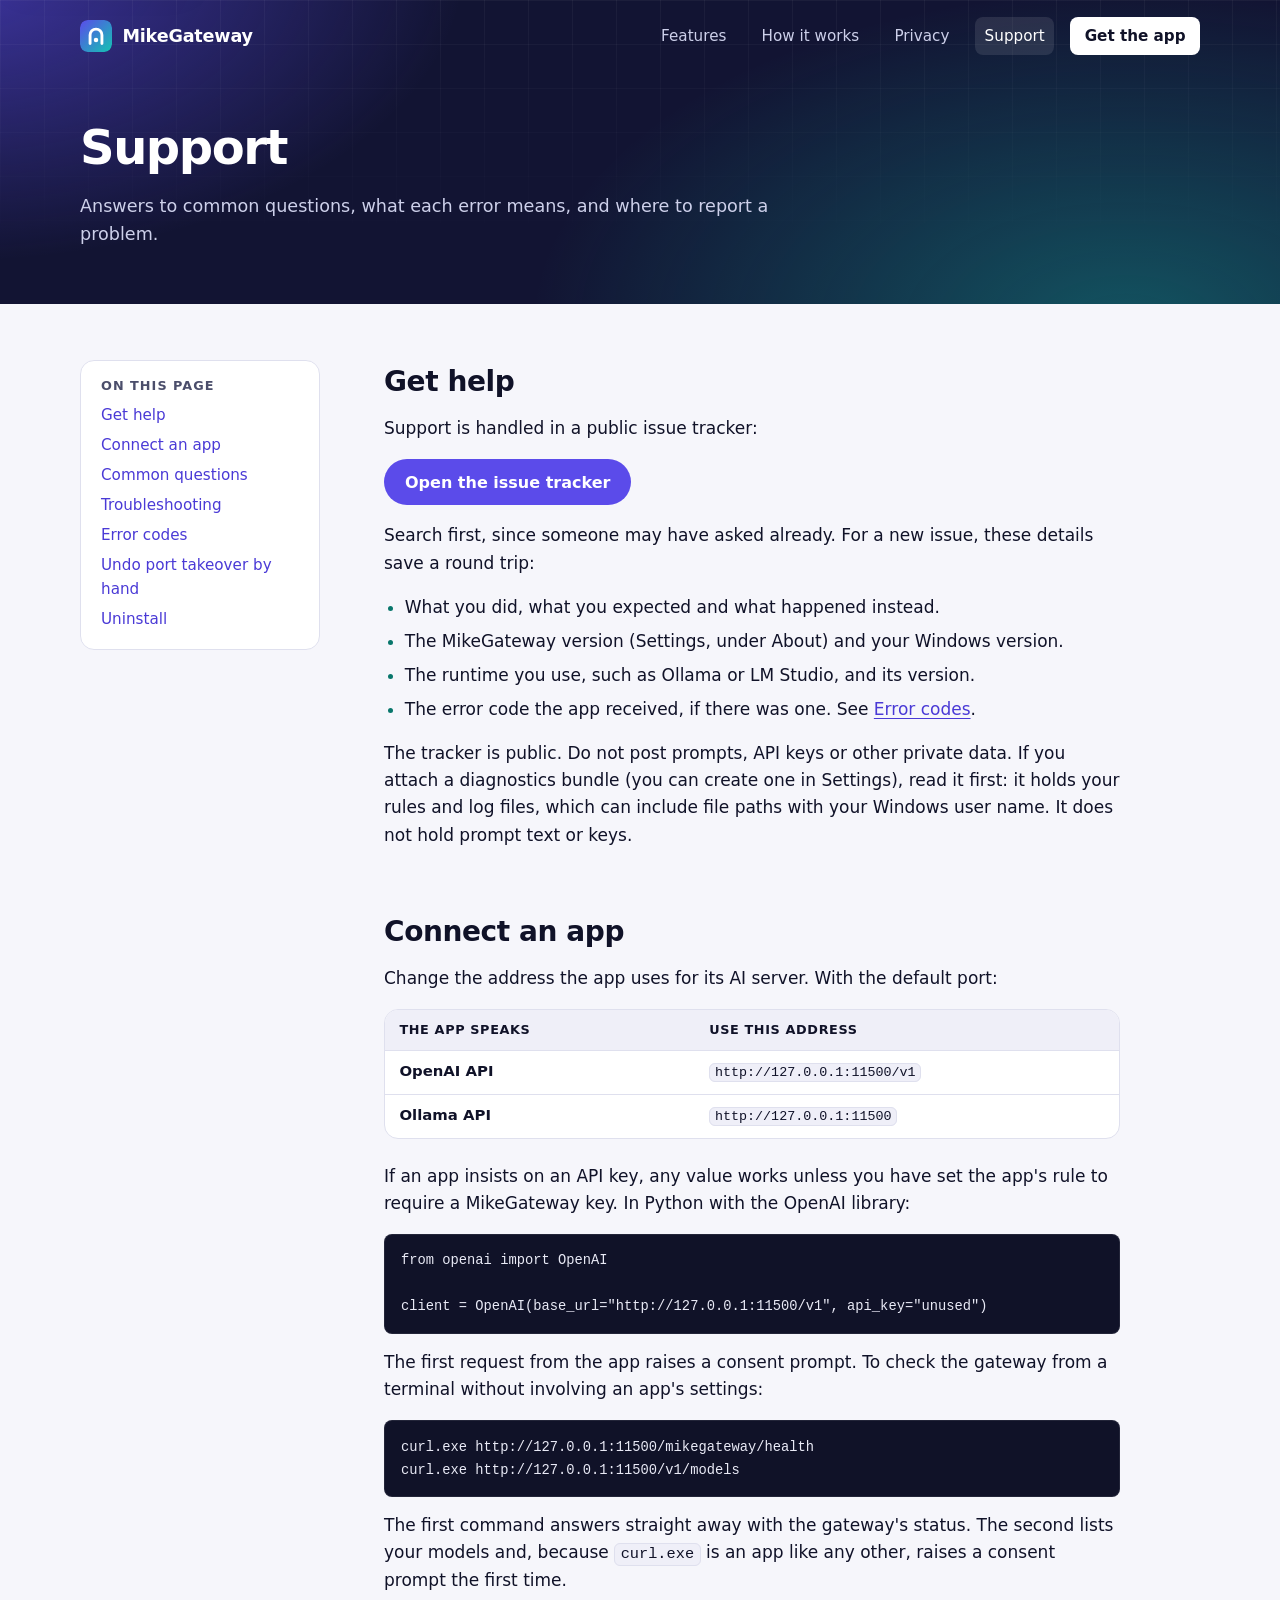
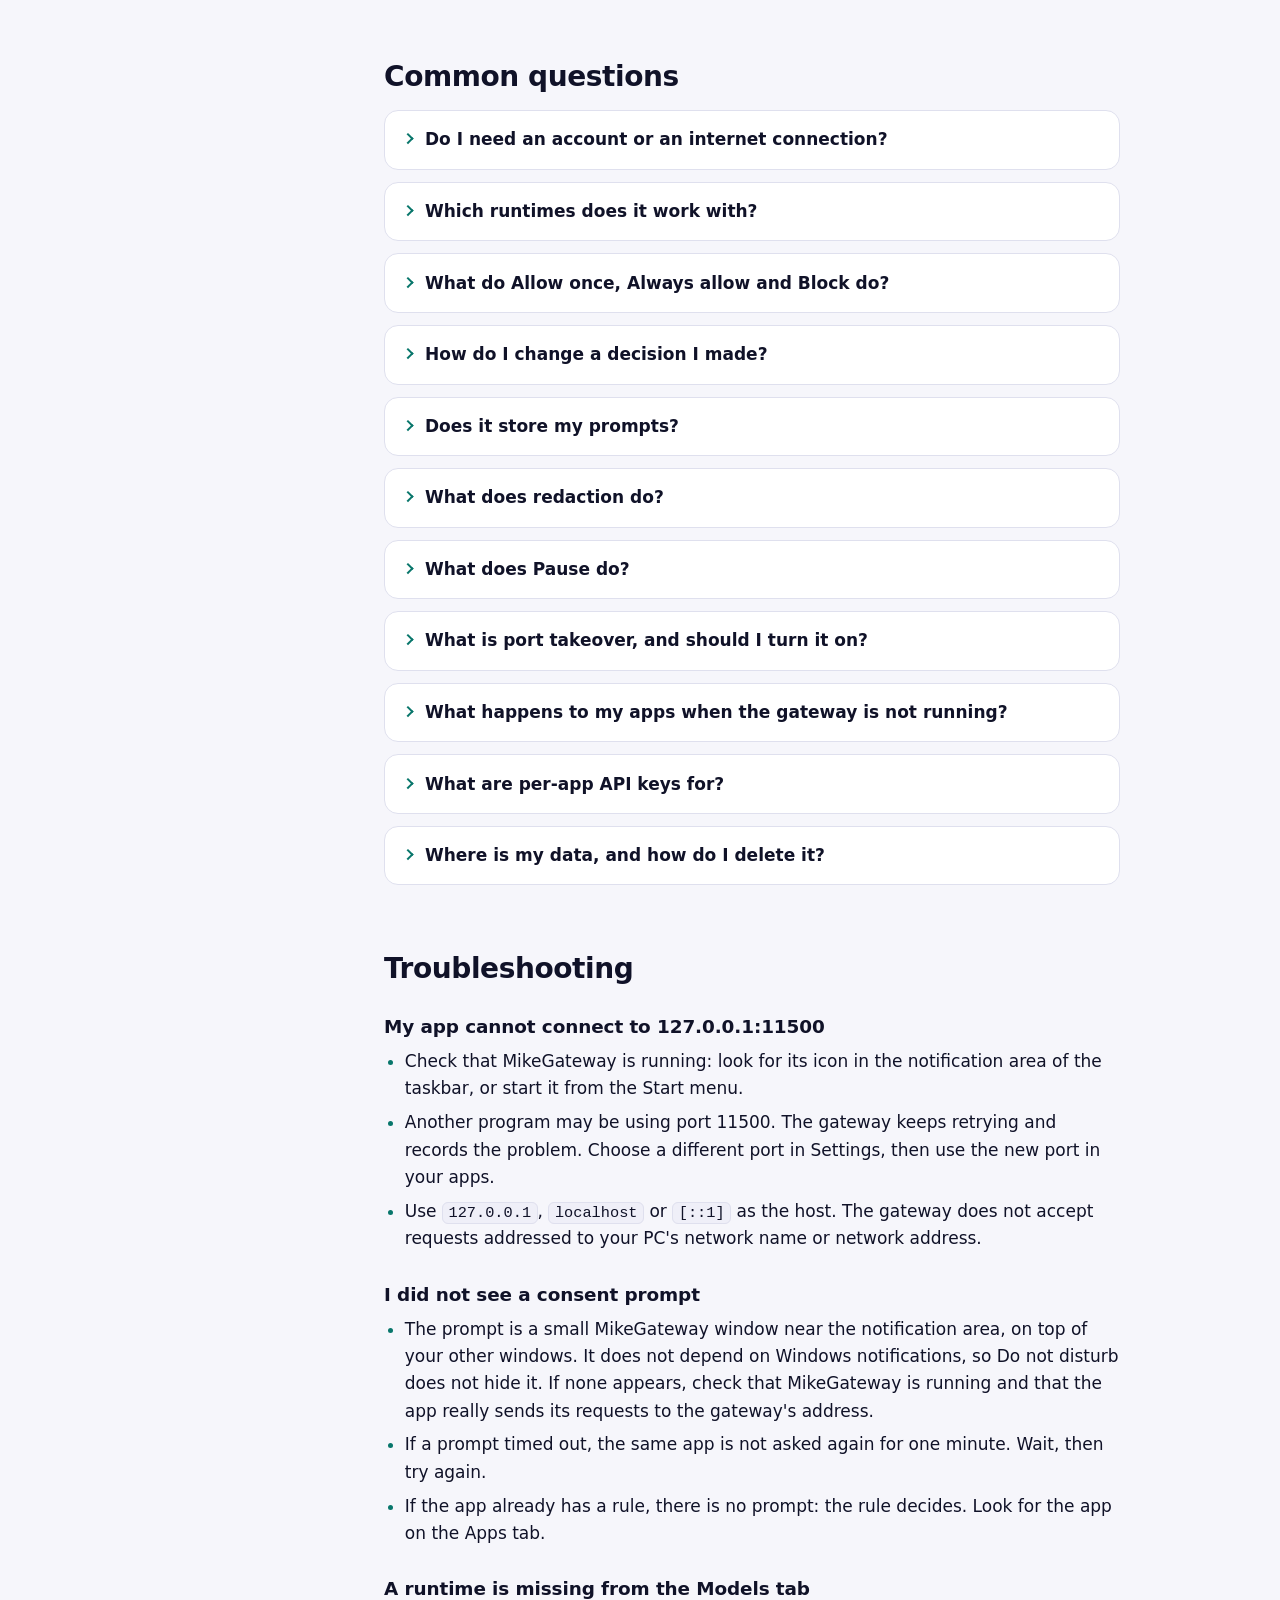
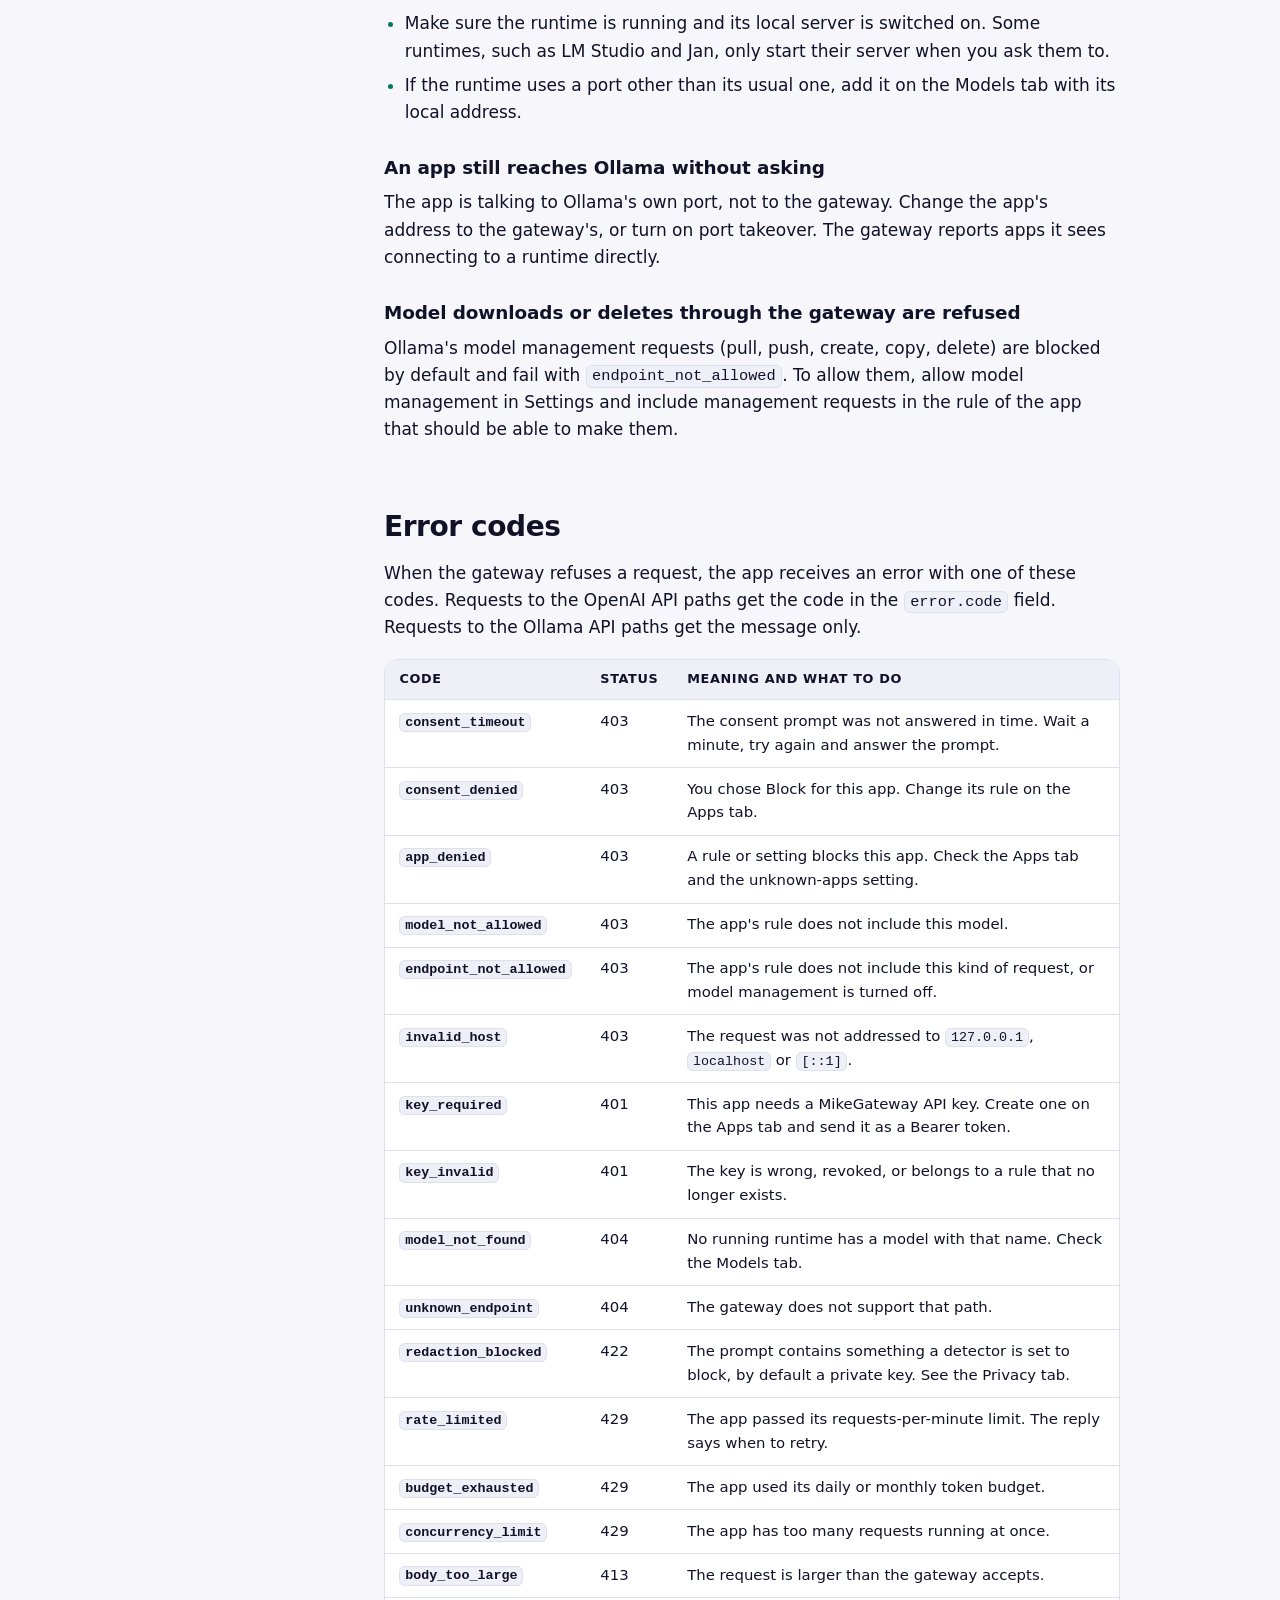
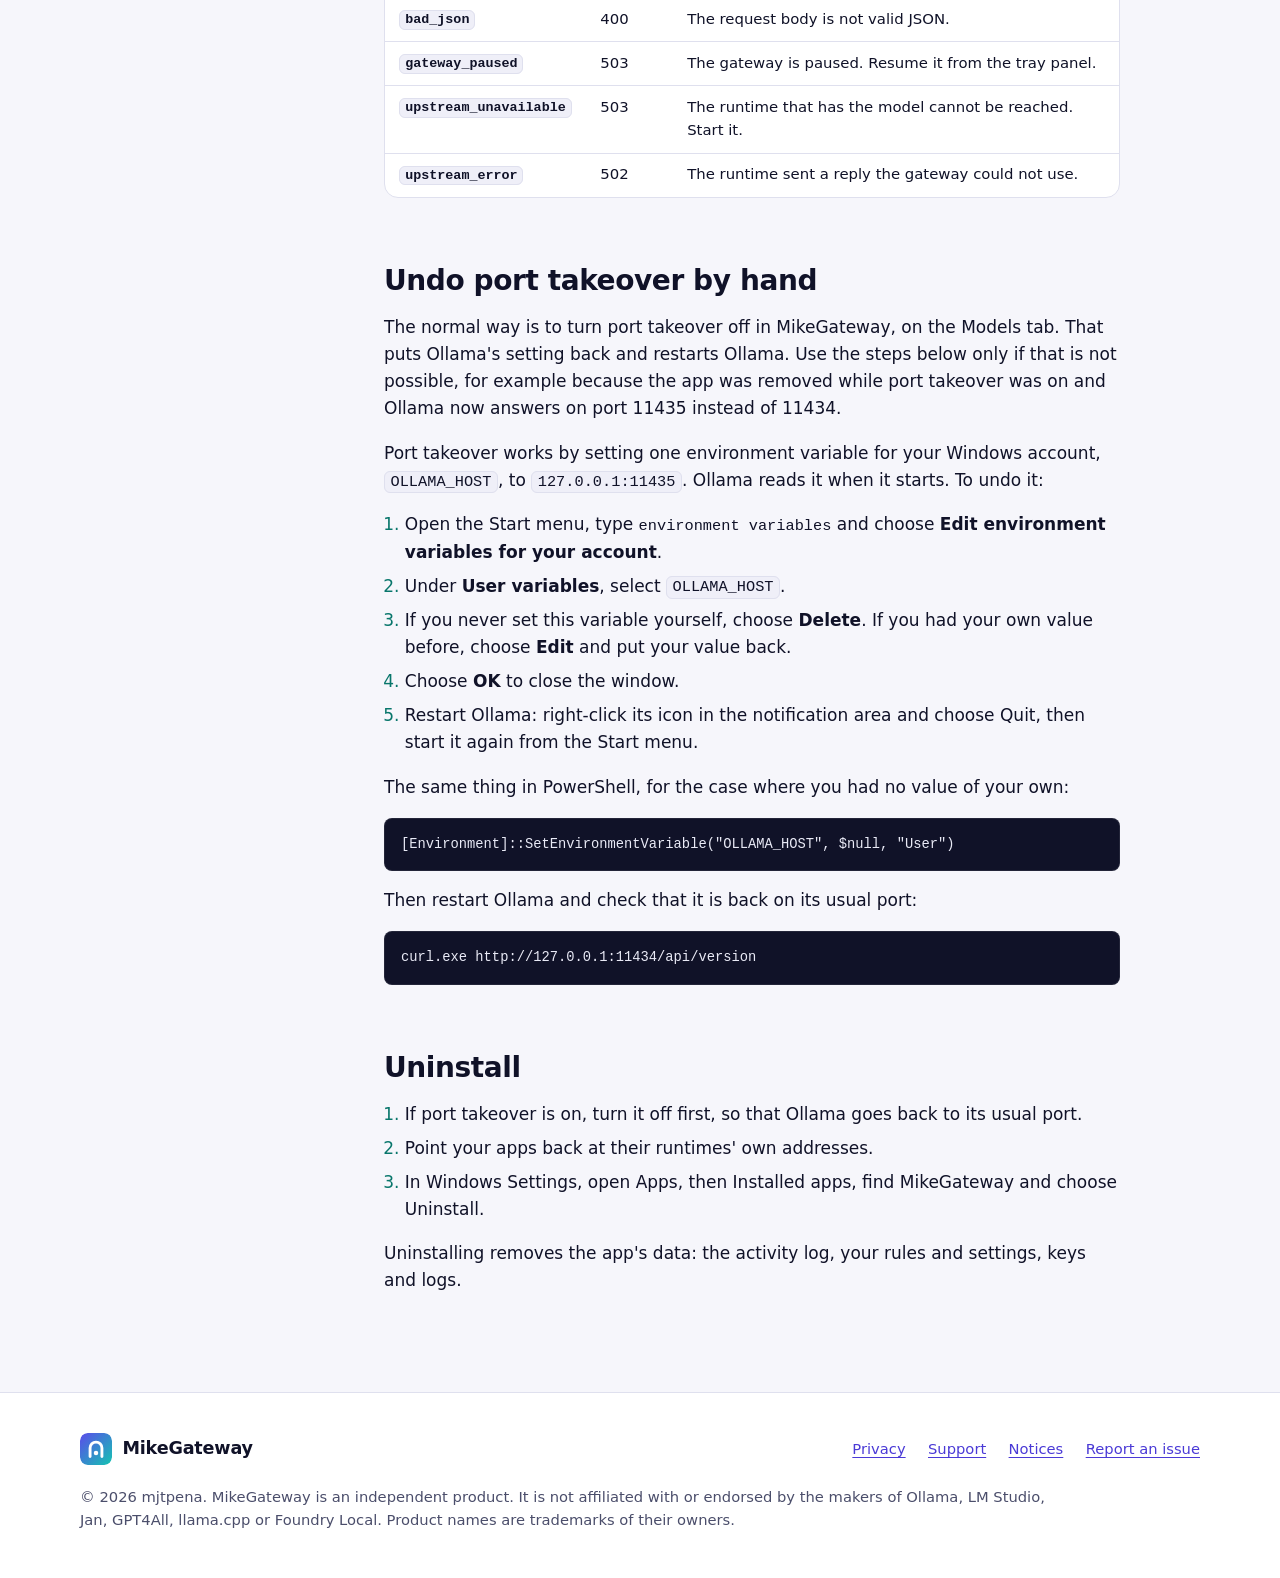
==== commit a6878bfe: "Consent prompt wording, key prefix" ====
--- a/support.html
+++ b/support.html
@@ -155,7 +155,7 @@
 
             <details>
               <summary>What are per-app API keys for?</summary>
-              <p>A script run by <code>python.exe</code> looks much like any other script run by <code>python.exe</code>. If you want one script to have its own rule and limits, create a key for that rule on the Apps tab and have the script send it as its API key. Keys start with <code>lgw_</code>. A key is shown once, when you create it. The app keeps only a hash of it.</p>
+              <p>A script run by <code>python.exe</code> looks much like any other script run by <code>python.exe</code>. If you want one script to have its own rule and limits, create a key for that rule on the Apps tab and have the script send it as its API key. Keys start with <code>mgw_</code>. A key is shown once, when you create it. The app keeps only a hash of it.</p>
             </details>
 
             <details>
@@ -176,7 +176,7 @@
 
             <h3>I did not see a consent prompt</h3>
             <ul>
-              <li>Prompts arrive as Windows notifications. Check that notifications are turned on for MikeGateway in Windows Settings, under System, then Notifications, and that Do not disturb is off.</li>
+              <li>The prompt is a small MikeGateway window near the notification area, on top of your other windows. It does not depend on Windows notifications, so Do not disturb does not hide it. If none appears, check that MikeGateway is running and that the app really sends its requests to the gateway's address.</li>
               <li>If a prompt timed out, the same app is not asked again for one minute. Wait, then try again.</li>
               <li>If the app already has a rule, there is no prompt: the rule decides. Look for the app on the Apps tab.</li>
             </ul>
